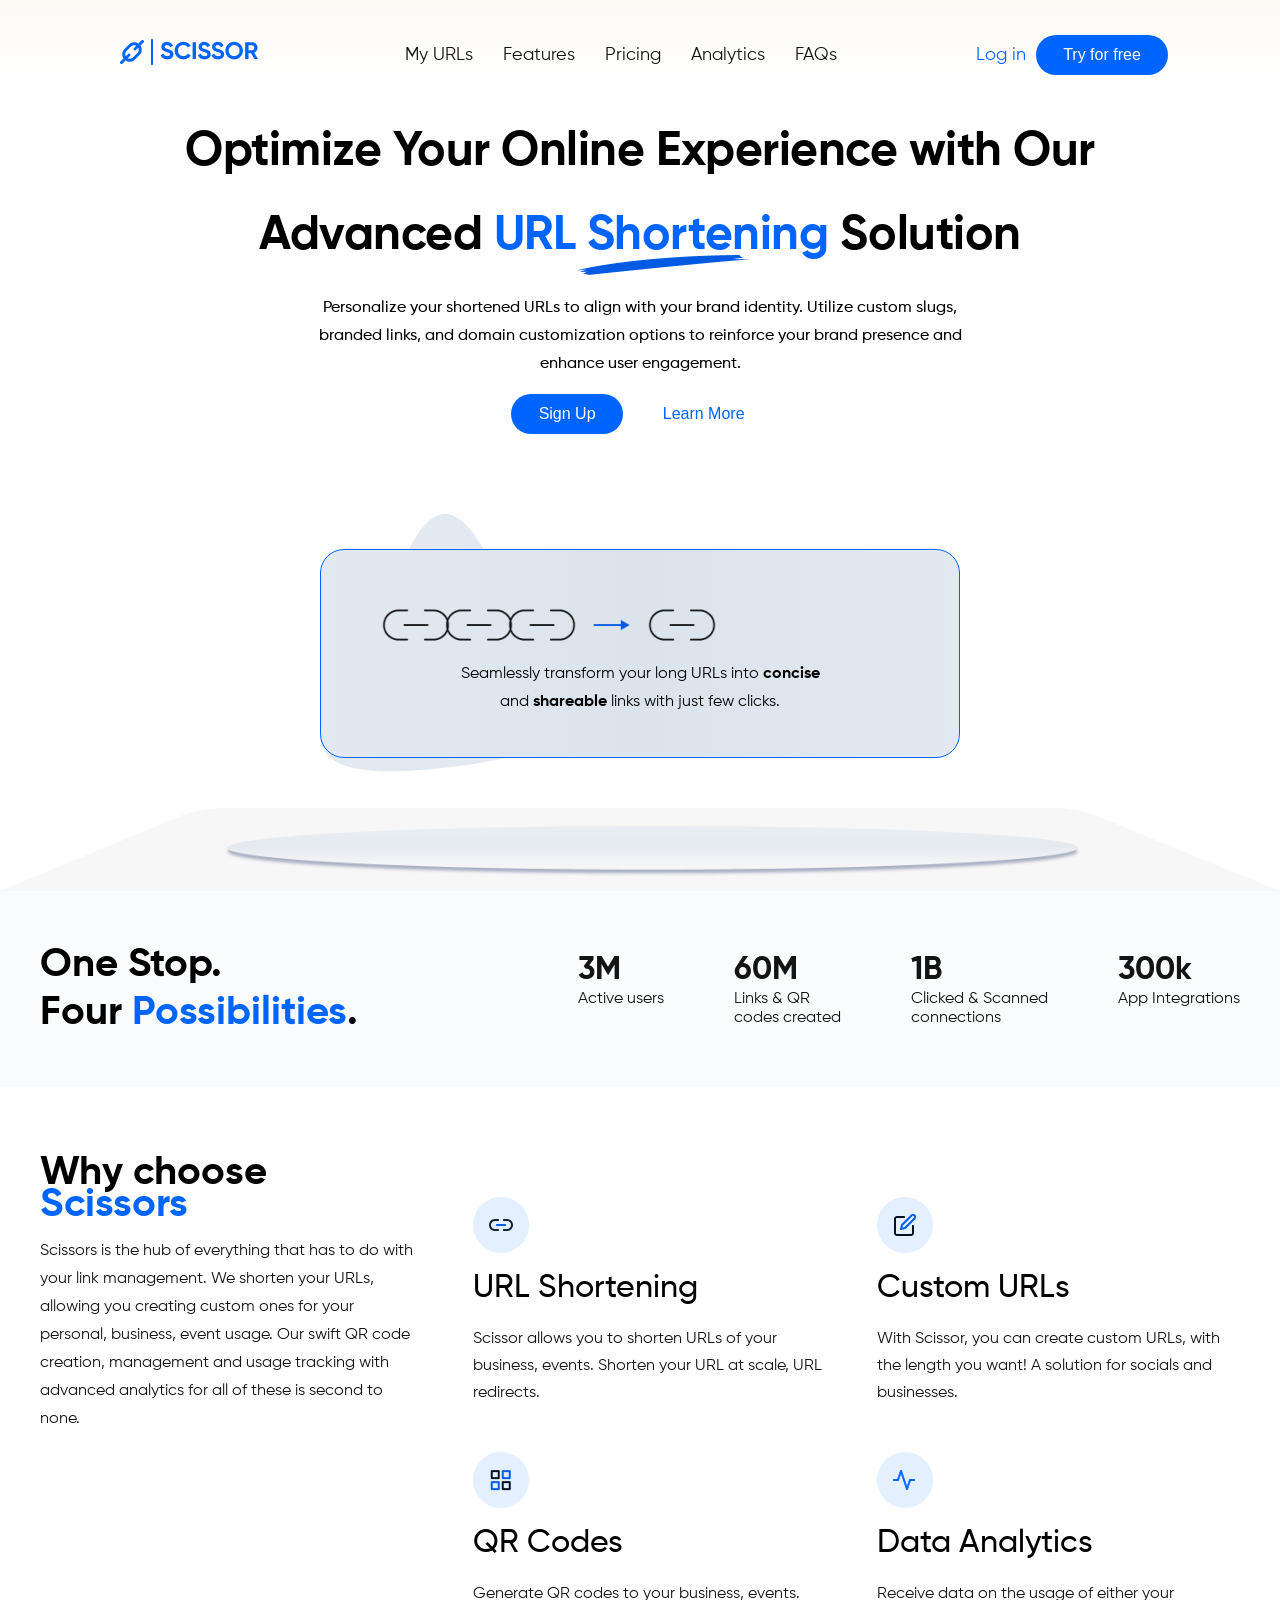
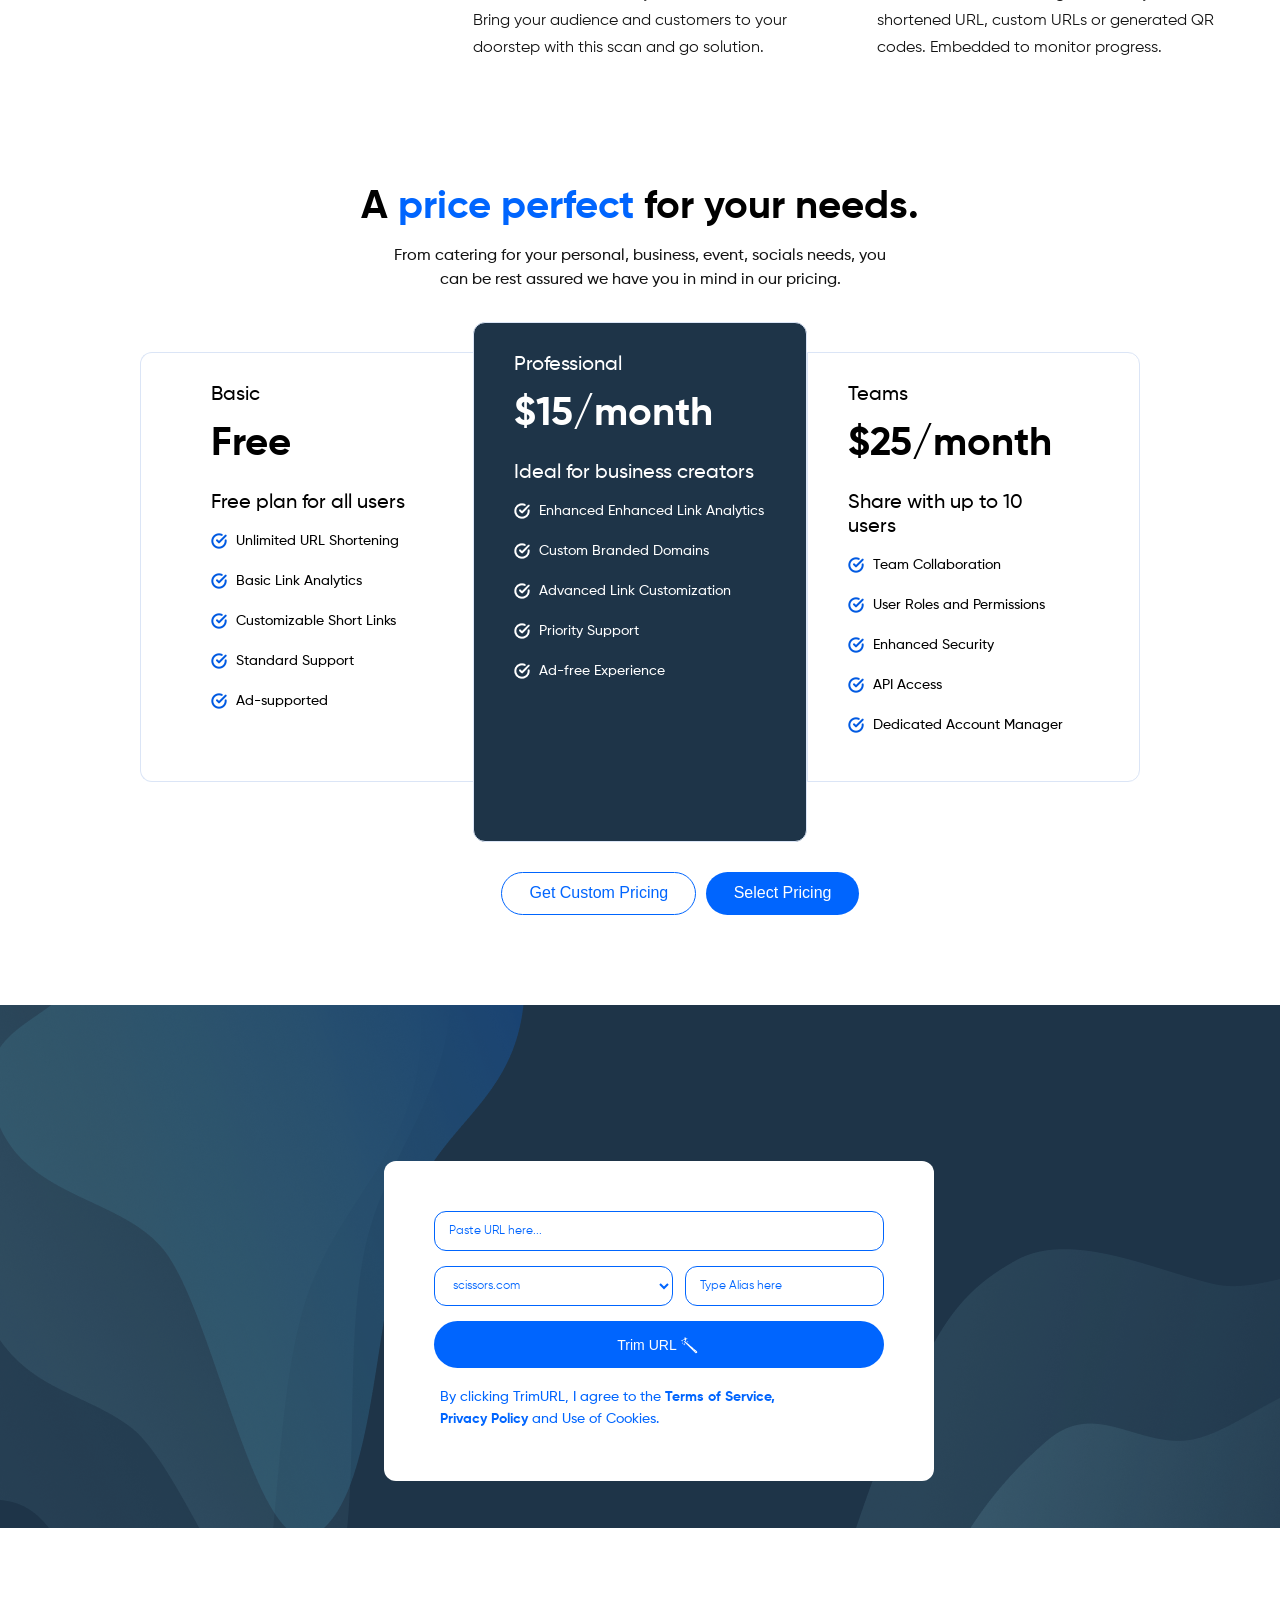
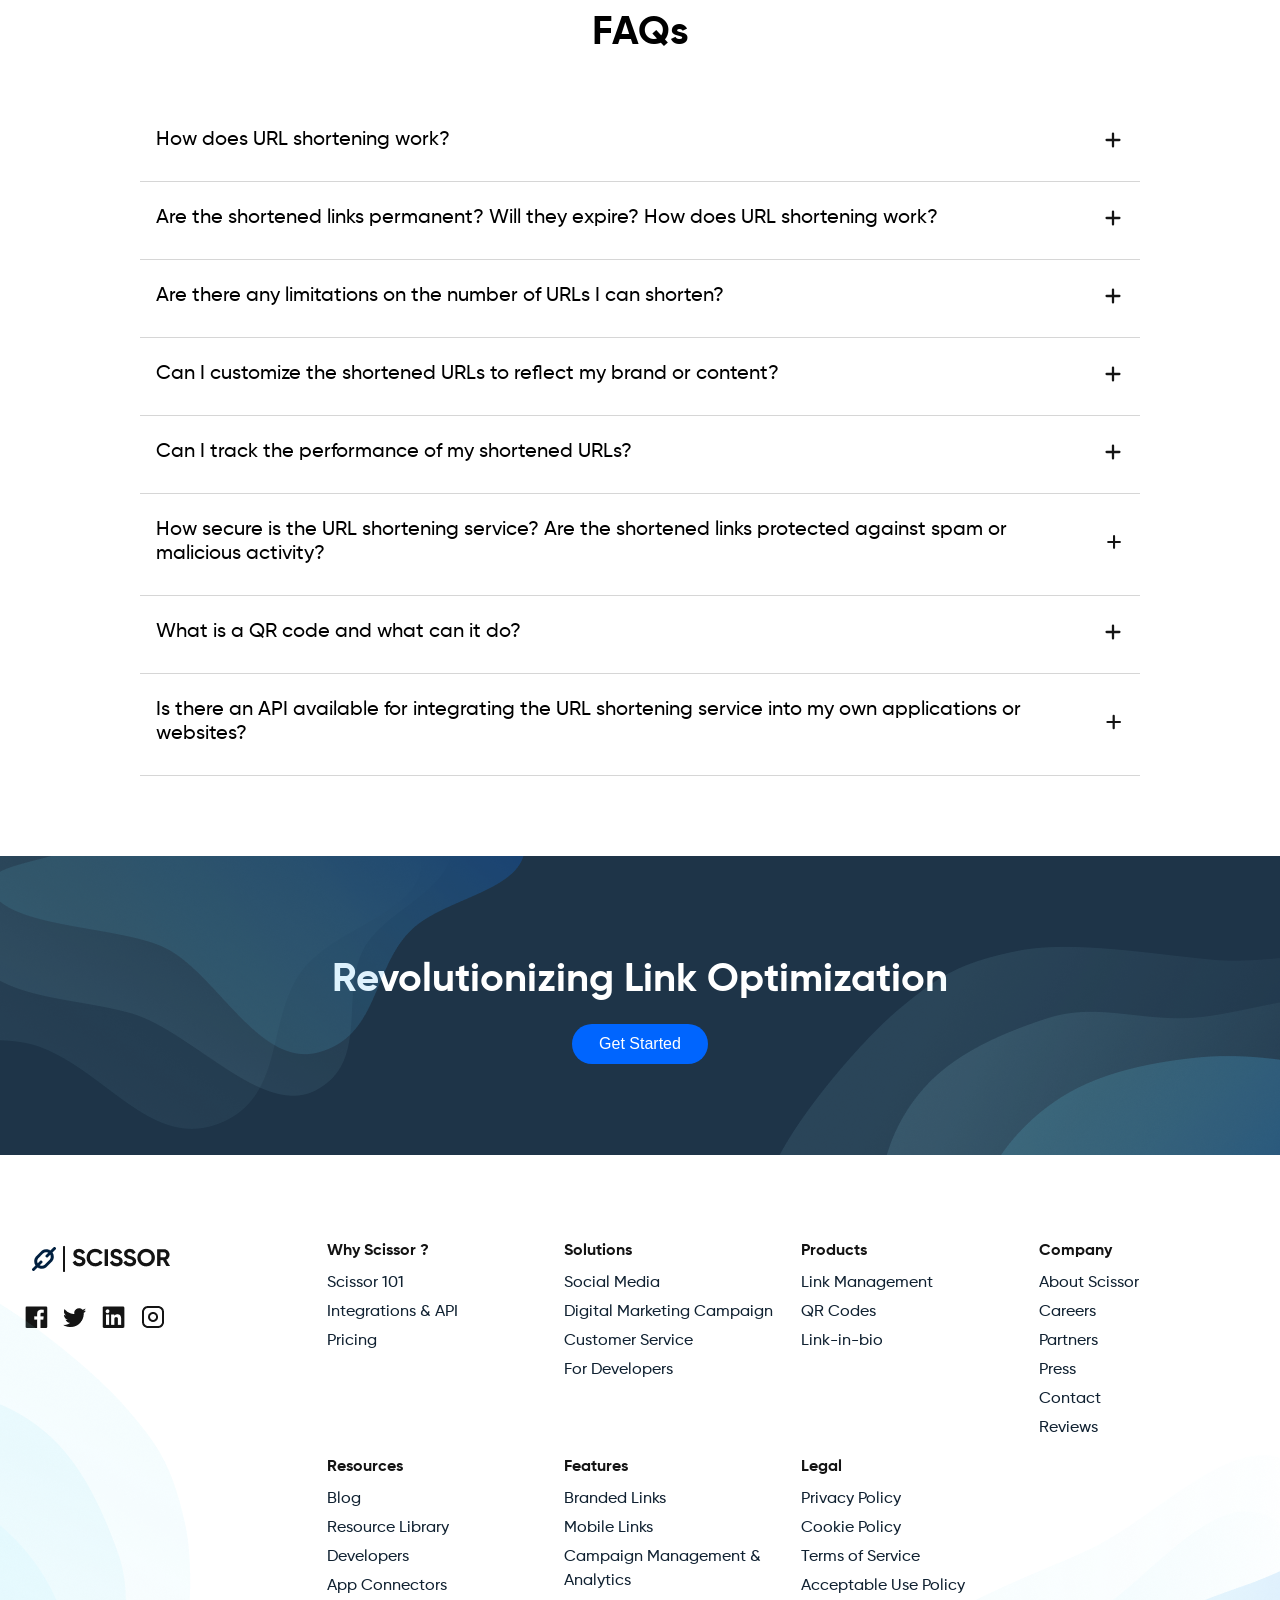
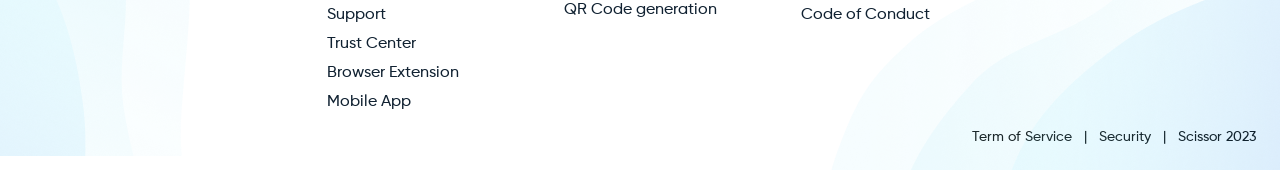
==== index.html @ 5a9af4d5 "first commit" ====
<!doctype html>
<html lang="en">
  <head>
    <meta charset="UTF-8" />
    <meta name="viewport" content="width=device-width, initial-scale=1.0" />
    <link rel="stylesheet" href="style.css" />
    <link rel="stylesheet" href="fonts.css" />
    <title>Document</title>
  </head>
  <body>

    <header>
  <div class="logo">
    <img src="/images/Logo.png" alt="logo" />
  </div>

  <!-- Hamburger checkbox -->
  <input type="checkbox" id="menu-toggle" />

  <!-- Hamburger icon -->
  <label for="menu-toggle" class="hamburger">
    <span></span>
    <span></span>
    <span></span>
  </label>

  <nav>
    <ul>
      <li><a href="index.html">My URLs</a></li>
      <li><a href="about.html">Features</a></li>
      <li><a href="contact.html">Pricing</a></li>
      <li><a href="analytics.html">Analytics</a></li>
      <li><a href="faqs.html">FAQs</a></li>
    </ul>
  </nav>

  <div class="nav-btns">
    <a href="#">Log in</a>
    <button class="btn btn-bg">Try for free</button>
  </div>
</header>


    <!-- <header class="">
      <div class="logo">
        <img src="/images/Logo.png" alt="logo" />
      </div>
      <nav>
        <ul>
          <li><a href="index.html">My URLS</a></li>
          <li><a href="about.html">Features</a></li>
          <li><a href="contact.html">Pricing</a></li>
          <li><a href="analytics.html">Analytics</a></li>
          <li><a href="faqs.html">FAQs</a></li>
        </ul>
      </nav>

      <div class="nav-btns">
        <a>Log in</a>
        <button class="btn btn-bg">Try for free</button>
      </div>

      
    </header> -->

    <!-- Hero Section -->
    <section class="hero">
      <div class="hero-text">
        <h1>
          Optimize Your Online Experience with Our<span class="break"
            ><br
          /></span>
          Advanced <span class="stroke">URL Shortening</span> Solution
        </h1>

        <p class="hero-paragraph">
          Personalize your shortened URLs to align with your brand identity.
          Utilize custom slugs, <br />
          branded links, and domain customization options to reinforce your
          brand presence and <br />
          enhance user engagement.
        </p>
        <div class="btns-group">
          <button class="btn btn-bg">Sign Up</button>
          <button class="btn-secondary">Learn More</button>
        </div>
      </div>

      <div class="link-section">
        <!-- <div class="section-2"> -->
        <div class="link-block">
          <div class="link-image">
            <img src="/images/link.png" alt="link icon" />
          </div>
          <p class="">
            Seamlessly transform your long URLs into <strong>concise</strong>
            <br />
            and <strong>shareable </strong> links with just few clicks.
          </p>
        </div>
        <!-- </div> -->

        <div class="heap-image">
          <img src="/images/hump.png" alt="heap vector" />
        </div>
      </div>
    </section>

    <section class="section-3">
      <img src="/images/plane.png" alt="plane vector" />
    </section>

    <section class="stats">
      <div class="wrap">
        <h2>One Stop.<br />Four <em>Possibilities</em>.</h2>
        <div class="stats-details">
          <div><strong>3M</strong>Active users</div>
          <div><strong>60M</strong>Links &amp; QR<br />codes created</div>
          <div><strong>1B</strong>Clicked &amp; Scanned<br />connections</div>
          <div><strong>300k</strong>App Integrations</div>
        </div>
      </div>
    </section>

    <section class="why">
      <div class="wrap">
        <div class="lead">
          <h2><span class="bar"></span>Why choose <em>Scissors</em></h2>
          <p>
            Scissors is the hub of everything that has to do with your link
            management. We shorten your URLs, allowing you creating custom ones
            for your personal, business, event usage. Our swift QR code
            creation, management and usage tracking with advanced analytics for
            all of these is second to none.
          </p>
        </div>
        <div class="feat">
          <div class="feat-details">
            <div class="icon">
              <img src="images/url.png" alt="url icon" />
            </div>
            <h3>URL Shortening</h3>
            <p>
              Scissor allows you to shorten URLs of your business, events.
              Shorten your URL at scale, URL redirects.
            </p>
          </div>
          <div class="feat-details">
            <div class="icon">
              <img src="images/custom.png" alt="custom icon" />
            </div>
            <h3>Custom URLs</h3>
            <p>
              With Scissor, you can create custom URLs, with the length you
              want! A solution for socials and businesses.
            </p>
          </div>
          <div class="feat-details">
            <div class="icon">
              <img src="images/qr.png" alt="qr icon" />
            </div>
            <h3>QR Codes</h3>
            <p>
              Generate QR codes to your business, events. Bring your audience
              and customers to your doorstep with this scan and go solution.
            </p>
          </div>
          <div class="feat-details">
            <div class="icon">
              <img src="images/data.png" alt="analytics icon" />
            </div>
            <h3>Data Analytics</h3>
            <p>
              Receive data on the usage of either your shortened URL, custom
              URLs or generated QR codes. Embedded to monitor progress.
            </p>
          </div>
        </div>
      </div>
    </section>

    <section class="price">
      <div class="wrap">
        <h2>
          <span class="bar"></span>A <em>price perfect</em> for your needs.
        </h2>
        <p>
          From catering for your personal, business, event, socials needs, you
          can be rest assured we have you in mind in our pricing.
        </p>
        <div class="plans">
          <div class="plan basic">
            <p>Basic</p>
            <h4>Free</h4>
            <span>Free plan for all users</span>
            <ul>
              <li>
                <img src="images/check-circle.png" alt="check-icon" />
                Unlimited URL Shortening
              </li>
              <li>
                <img src="images/check-circle.png" alt="check-icon" />Basic Link
                Analytics
              </li>
              <li>
                <img
                  src="images/check-circle.png"
                  alt="check-icon"
                />Customizable Short Links
              </li>
              <li>
                <img src="images/check-circle.png" alt="check-icon" />Standard
                Support
              </li>
              <li>
                <img
                  src="images/check-circle.png"
                  alt="check-icon"
                />Ad-supported
              </li>
            </ul>
          </div>
          <div class="plan pro">
            <p>Professional</p>
            <h4 class="p">$15/month</h4>
            <span>Ideal for business creators</span>
            <ul>
              <li>
                <img
                  src="images/check-circle-white.png"
                  alt="check-icon"
                />Enhanced Enhanced Link Analytics
              </li>
              <li>
                <img
                  src="images/check-circle-white.png"
                  alt="check-icon"
                />Custom Branded Domains
              </li>
              <li>
                <img
                  src="images/check-circle-white.png"
                  alt="check-icon"
                />Advanced Link Customization
              </li>
              <li>
                <img
                  src="images/check-circle-white.png"
                  alt="check-icon"
                />Priority Support
              </li>
              <li>
                <img
                  src="images/check-circle-white.png"
                  alt="check-icon"
                />Ad-free Experience
              </li>
            </ul>
          </div>
          <div class="plan teams">
            <p>Teams</p>
            <h4>$25/month</h4>
            <span>Share with up to 10 users</span>
            <ul>
              <li>
                <img src="images/check-circle.png" alt="check-icon" />Team
                Collaboration
              </li>
              <li>
                <img src="images/check-circle.png" alt="check-icon" />User Roles
                and Permissions
              </li>
              <li>
                <img src="images/check-circle.png" alt="check-icon" />Enhanced
                Security
              </li>
              <li>
                <img src="images/check-circle.png" alt="check-icon" />API Access
              </li>
              <li>
                <img src="images/check-circle.png" alt="check-icon" />Dedicated
                Account Manager
              </li>
            </ul>
          </div>
        </div>
        <div class="plan-btns">
          <button href="#" class="btn btn-outline">Get Custom Pricing</button>
          <button href="#" class="btn btn-bg">Select Pricing</button>
        </div>
      </div>
    </section>

    <section class="form">
      <div class="img-1">
        <img src="images/left.png" />
      </div>

      <div class="img-2">
        <img src="images/right.png" />
      </div>

      <div class="main-form">
        <input class="field" placeholder="Paste URL here..." />
        <div class="row">
          <select class="field" placeholder="Choose Domain">
            <option value="scissors.com">scissors.com</option>
            <option value="scissors.com">scissors.com</option>
            <option value="scissors.com">scissors.com</option>
          </select>
          <input class="field" placeholder="Type Alias here" />
        </div>
        <button class="btn trim-btn">
          Trim URL
          <img src="images/wand.png" alt="wand icon" />
        </button>
        <p>
          By clicking TrimURL, I agree to the
          <b>Terms of Service,<br />Privacy Policy</b> and Use of Cookies.
        </p>
      </div>
    </section>

    <section class="faq">
      <h2>FAQs</h2>
      <details>
        <summary>
          How does URL shortening work?
          <svg class="icon icon-plus" aria-hidden="true" viewBox="0 0 24 24">
            <path
              d="M12 5v14M5 12h14"
              fill="none"
              stroke="currentColor"
              stroke-width="2.5"
              stroke-linecap="round"
            />
          </svg>

          <svg class="icon icon-minus" aria-hidden="true" viewBox="0 0 24 24">
            <path
              d="M5 12h14"
              fill="none"
              stroke="currentColor"
              stroke-width="2.5"
              stroke-linecap="round"
            />
          </svg>

        
        </summary>

          <div class="content">
            <p>
              URL shortening works by taking a long URL and creating a shorter, condensed version that redirects to the original URL. When a user clicks on the shortened link, they are redirected to the intended destination.

            </p>
           
          </div>
      </details>
      <details>
        <summary>
            Are the shortened links permanent? Will they expire?
              How does URL shortening work?
          <svg class="icon icon-plus" aria-hidden="true" viewBox="0 0 24 24">
            <path
              d="M12 5v14M5 12h14"
              fill="none"
              stroke="currentColor"
              stroke-width="2.5"
              stroke-linecap="round"
            />
          </svg>

          <svg class="icon icon-minus" aria-hidden="true" viewBox="0 0 24 24">
            <path
              d="M5 12h14"
              fill="none"
              stroke="currentColor"
              stroke-width="2.5"
              stroke-linecap="round"
            />
          </svg>

        </summary>

        <div class="content">
          <p>
            The permanence of shortened links depends on the URL shortening service being used. Some services offer permanent links, while others may have expiration policies. It's important to check the terms and conditions of the specific service to understand their link retention policies.
          </p>
        </div>
      </details>

      <details>
        <summary>
          Are there any limitations on the number of URLs I can shorten?
          <svg class="icon icon-plus" aria-hidden="true" viewBox="0 0 24 24">
            <path
              d="M12 5v14M5 12h14"
              fill="none"
              stroke="currentColor"
              stroke-width="2.5"
              stroke-linecap="round"
            />
          </svg>

          <svg class="icon icon-minus" aria-hidden="true" viewBox="0 0 24 24">
            <path
              d="M5 12h14"
              fill="none"
              stroke="currentColor"
              stroke-width="2.5"
              stroke-linecap="round"
            />
          </svg>

        </summary>
        <div class="content">
          <p>
            Some URL shortening services may impose limitations on the number of URLs you can shorten, especially for free accounts. Paid plans often offer higher limits or unlimited shortening capabilities. Check the service's documentation for specific details on any restrictions.
          </p>

        </div>
      </details>

      <details>
        <summary>
          Can I customize the shortened URLs to reflect my brand or content?
          <svg class="icon icon-plus" aria-hidden="true" viewBox="0 0 24 24">
            <path
              d="M12 5v14M5 12h14"
              fill="none"
              stroke="currentColor"
              stroke-width="2.5"
              stroke-linecap="round"
            />
          </svg>

          <svg class="icon icon-minus" aria-hidden="true" viewBox="0 0 24 24">
            <path
              d="M5 12h14"
              fill="none"
              stroke="currentColor"
              stroke-width="2.5"
              stroke-linecap="round"
            />
          </svg>

        </summary>
        <div class="content">
          <p>
            Many URL shortening services allow you to customize the shortened URLs by choosing a custom alias or slug. This can help you create branded links that are more memorable and relevant to your content or business.
          </p>
        </div>

        </details>

        <details>
          <summary>
            Can I track the performance of my shortened URLs?
            <svg class="icon icon-plus" aria-hidden="true" viewBox="0 0 24 24">
              <path
                d="M12 5v14M5 12h14"
                fill="none"
                stroke="currentColor"
                stroke-width="2.5"
                stroke-linecap="round"
              />
            </svg>

            <svg class="icon icon-minus" aria-hidden="true" viewBox="0 0 24 24">
              <path
                d="M5 12h14"
                fill="none"
                stroke="currentColor"
                stroke-width="2.5"
                stroke-linecap="round"
              />
            </svg>
          </summary>
            <div class="content">
                <p>
                Yes, many URL shortening services provide analytics and tracking features that allow you to monitor the performance of your shortened URLs. You can track metrics such as click-through rates, geographic locations of users, and referral sources.
                </p>
            </div>
        </details>


<details>
        <summary>
            How secure is the URL shortening service? Are the shortened links protected against spam or malicious activity?
            <svg class="icon icon-plus" aria-hidden="true" viewBox="0 0 24 24">
              <path
                d="M12 5v14M5 12h14"
                fill="none"
                stroke="currentColor"
                stroke-width="2.5"
                stroke-linecap="round"
              />
            </svg>

            <svg class="icon icon-minus" aria-hidden="true" viewBox="0 0 24 24">
              <path
                d="M5 12h14"
                fill="none"
                stroke="currentColor"
                stroke-width="2.5"
                stroke-linecap="round"
              />
            </svg>
          </summary>
            <div class="content">
                <p>
                    The security of a URL shortening service can vary. Reputable services implement measures to protect against spam and malicious activity, such as link scanning and user reporting features. It's advisable to choose a trusted service and review their security policies.
                </p>
            </div>
</details>

<details>
        <summary>
            What is a QR code and what can it do?
            <svg class="icon icon-plus" aria-hidden="true" viewBox="0 0 24 24">
              <path
                d="M12 5v14M5 12h14"
                fill="none"
                stroke="currentColor"
                stroke-width="2.5"
                stroke-linecap="round"
              />
            </svg>

            <svg class="icon icon-minus" aria-hidden="true" viewBox="0 0 24 24">
              <path
                d="M5 12h14"
                fill="none"
                stroke="currentColor"
                stroke-width="2.5"
                stroke-linecap="round"
              />
            </svg>
          </summary>
            <div class="content">
                <p>
                    A QR code is a type of barcode that can be scanned with a smartphone camera or a dedicated QR code reader. It can store various types of information, such as URLs, text, or contact details. When scanned, it directs the user to the stored information.
                </p>
            </div>
        </details>
<details>
        <summary>
            Is there an API available for integrating the URL shortening service into my own applications or websites?
            <svg class="icon icon-plus" aria-hidden="true" viewBox="0 0 24 24">
              <path
                d="M12 5v14M5 12h14"
                fill="none"
                stroke="currentColor"
                stroke-width="2.5"
                stroke-linecap="round"
              />
            </svg>

            <svg class="icon icon-minus" aria-hidden="true" viewBox="0 0 24 24">
              <path
                d="M5 12h14"
                fill="none"
                stroke="currentColor"
                stroke-width="2.5"
                stroke-linecap="round"
              />
            </svg>
          </summary>
            <div class="content">
                <p>
                    Many URL shortening services offer APIs that allow developers to integrate their functionality into applications or websites. This enables automated URL shortening, tracking, and management directly from your own software.
                </p>
            </div>
        </details>

    </section>

    <section class="revolution-section">
      <div class="img-1">
        <img src="images/left-1.png" />
      </div>

      <div class="img-2">
        <img src="images/right-2.png" />
      </div>

      <div class="revolution-text">
        <h2>Revolutionizing Link Optimization</h2>
        <button class="btn btn-bg">Get Started</button>
       
      </div>
    </section>


     <footer>
      <div class="footer-group">
        <div >
          <div class="logo">
            <img src="/images/logo-black.png" alt="logo" />
          </div>
          <div class="socials">
            <img src="/images/fb.png" class="social-icon" alt="facebook icon" />
            <img src="/images/twitter.png"  class="social-icon" alt="twitter icon" />
            <img src="/images/ln.png" class="social-icon" alt="linkedin icon" />
            <img src="/images/instagram.png" class="social-icon" alt="instagram icon" />
          </div>
        </div>
        <div>
          <h4>Why Scissor ?</h4>
          <ul>
            <li>Scissor 101</li>
            <li>Integrations &amp; API</li>
            <li>Pricing</li>
          </ul>
        </div>
        <div>
          <h4>Solutions</h4>
          <ul>
            <li>Social Media</li>
            <li>Digital Marketing Campaign</li>
            <li>Customer Service</li>
            <li>For Developers</li>
          </ul>
        </div>
        <div>
          <h4>Products</h4>
          <ul>
            <li>Link Management</li>
            <li>QR Codes</li>
            <li>Link-in-bio</li>
          </ul>
        </div>
        <div>
          <h4>Company</h4>
          <ul>
            <li>About Scissor</li>
            <li>Careers</li>
            <li>Partners</li>
            <li>Press</li>
            <li>Contact</li>
            <li>Reviews</li>
          </ul>
        </div>
        <div></div>
        <div>
          <h4>Resources</h4>
          <ul>
            <li>Blog</li>
            <li>Resource Library</li>
            <li>Developers</li>
            <li>App Connectors</li>
            <li>Support</li>
            <li>Trust Center</li>
            <li>Browser Extension</li>
            <li>Mobile App</li>
          </ul>
        </div>
        <div>
          <h4>Features</h4>
          <ul>
            <li>Branded Links</li>
            <li>Mobile Links</li>
            <li>Campaign Management &amp; Analytics</li>
            <li>QR Code generation</li>
          </ul>
        </div>
        <div>
          <h4>Legal</h4>
          <ul>
            <li>Privacy Policy</li>
            <li>Cookie Policy</li>
            <li>Terms of Service</li>
            <li>Acceptable Use Policy</li>
            <li>Code of Conduct</li>
          </ul>
        </div>
        <div></div>
      </div>
      <div class="copy">
        <span>Term of Service</span>|<span>Security</span>|<span
          >Scissor 2023</span
        >
      </div>

      <div class="footer-bg-1">
        <img  src="/images/footer-left-bg.png" class=""/>
      </div>

      <div class="footer-bg-2">
        <img  src="/images/footer-right-bg.png" class=""/>
      </div>
    </footer>
  </body>
</html>
---- style.css ----
:root {
  --blue: #0065fe;
  --text: #141414;
}
* {
  margin: 0;
  padding: 0;
  box-sizing: border-box;
}
body {
  font-size: 16px;
  font-family: "Gilroy", sans-serif;
  /* font-weight: 400; */
}
header {
  display: flex;
  justify-content: space-between;
  align-items: center;
  background: linear-gradient(#fbf9f4, #fff 70%);
  padding: 2rem 7rem;
}
header ul {
  display: flex;
  list-style: none;
}
header ul li {
  margin: 0 15px;
}
header ul li a {
  text-decoration: none;
  color: #141414;
  font-size: 18px;
  font-weight: 400px;
}
.nav-btns {
  display: flex;
  align-items: center;
  gap: 10px;
}
.nav-btns a {
  text-decoration: none;
  color: var(--blue);
  font-size: 18px;
  font-weight: 400px;
}
.btn {
  outline: none;
  border: none;
  border-radius: 11rem;
  padding: 0.7rem 1.7rem;
  font-size: 16px;
  font-weight: 500;
  cursor: pointer;
}
.btn-bg {
  background-color: var(--blue);
  color: white;
}
.btn-outline {
  background: transparent;
  border: 1px solid var(--blue);
  color: var(--blue);
}
.hero {
  /* display:flex;
    justify-content:center;
    align-items:center;
    text-align: center;
    flex-direction: column;
    gap: 1rem; */

  /* max-width: 1200px; */
  /* margin: 0 auto; */
  /* padding: clamp(48px, 8vw, 96px) 24px; */
  /* text-align: center; */
  /* padding: 30px 0; */
}
.hero-text {
  display: flex;
  align-items: center;
  text-align: center;
  flex-direction: column;
}
.hero h1 {
  font-weight: 700;
  font-size: 3rem;
  line-height: 1.75;
  letter-spacing: -0.01em;
}
.stroke {
  position: relative;
  color: var(--blue);
  line-height: 1.2;
  font-family: "Gilroy", "san-serif";
  font-weight: bold;
  /* border: 1px solid black; */
}

.stroke::after {
  content: url("/images/stroke.png");
  position: absolute;
  top: 45%;
  left: 25%;
}
.hero-paragraph {
  font-weight: 500;
  margin: 1rem 0;
  line-height: 28px;
}
.btns-group {
  display: flex;
  justify-content: center;
  gap: 1rem;
}
.btn-secondary {
  outline: none;
  border: none;
  background: transparent;
  color: var(--blue);
  font-size: 16px;
  font-weight: 500;
  padding: 0.6rem 1.5rem;
}
.link-section {
  width: 50vw;
  position: relative;
  margin: 80px auto 30px;
}

.link-block {
  position: absolute;
  border: 0.5px solid var(--blue);
  border-radius: 24px;
  background: linear-gradient(to right, #e2e9f0 0%, #dce4eb 50%, #e2e9f0 100%);
  width: 100%;
  padding: 40px 60px;
  top: 35px;
  bottom: 20px;
  z-index: 2;
}
.link-image {
  height: 70px;
}
.link-image img {
  height: 100%;
}
.link-block p {
  text-align: center;
  font-size: 16px;
  line-height: 28px;
}
.section-3 img {
  display: block;
  width: 100%;
  max-width: 100%;
  height: auto;
  object-fit: contain;
}

.stats {
  background: #f9fbfd;
  padding: 50px 0;
}
.stats .wrap {
  display: flex;
  align-items: center;
  justify-content: space-between;
  max-width: 1200px;
  margin: 0 auto;
}
.stats h2 {
  font-size: 40px;
  line-height: 48px;
  font-weight: 700;
}
.stats h2 em {
  font-style: normal;
  color: var(--blue);
}
.stats .stats-details {
  display: flex;
  gap: 70px;
}
.stats .stats-details div {
  font-size: 16px;
  color: var(--text);
}
.stats .stats-details strong {
  display: block;
  font-size: 32px;
  line-height: 40px;
  color: var(--text);
}
.why {
  padding: 70px 0 80px;
}
.why .wrap {
  max-width: 1200px;
  margin: 0 auto;
  display: grid;
  grid-template-columns: 1fr 2fr;
  gap: 50px;
}
.why h2 {
  font-size: 40px;
  line-height: 32px;
  font-weight: 700;
  margin-bottom: 16px;
}

.why h2 em,
.price h2 em {
  font-style: normal;
  color: var(--blue);
}
.why .lead p {
  font-size: 16px;
  line-height: 28px;
  color: var(--text);
  /* max-width: 330px; */
}
.feat {
  display: grid;
  grid-template-columns: 1fr 1fr;
  gap: 44px 40px;
  padding-top: 40px;
}
.feat-details{
    display: flex;
    flex-direction: column;
    gap: 10px;

}
.feat h3 {
  font-size: 32px;
  font-weight: 500;
  margin-bottom: 8px;
}

.feat p {
  font-size: 16px;
  color: var(--text);
  line-height: 1.7;
}
.price {
  text-align: center;
  padding: 40px 0 90px;
}
.price h2 {
  font-size: 40px;
  font-weight: 700;
}
.price > .wrap > p {
  font-size: 16px;
  max-width: 500px;
  margin: 12px auto 0;
  font-weight: 500;
  line-height: 24px;
  color: var(--text);
}
.plans {
  display: grid;
  grid-template-columns: 1fr 1fr 1fr;
  max-width: 1000px;
  margin: 60px auto 0;
  /* position: relative; */
  text-align: left;
}
.plan {
  border: 1.5px solid #dbe5f6;
  background: #fff;
  padding: 30px 40px;
  margin-top: 0;
}
.plan h4 {
  font-size: 40px;
  font-weight: 700;
  margin-bottom: 22px;
}
.plan > p {
  font-size: 20px;
  font-weight: 500;
  margin-bottom: 12px;
}
.plan > span {
  font-size: 20px;
  margin-bottom: 12px;
  display: block;
  font-weight: 500;
}
.plan.basic {
  border-radius: 12px 0 0 12px;
  padding-left: 70px;
  border-right: 0;
  margin-top: 0;
}
.plan.pro {
  margin: -30px 0 -60px 0;
  background-color: #1e3448;
  color: white;
  border-radius: 12px;
}
.plan.teams {
  border-radius: 0 12px 12px 0;
  padding-right: 70px;
}
.plan ul {
  list-style-type: none;
}

.plan li {
  font-size: 14px;
  display: flex;
  font-weight: 500;
  line-height: 28px;
  gap: 9px;
  align-items: center;
  margin-bottom: 12px;
}
.plan li img {
  width: 16px;
  height: 16px;
}
.plan-btns {
  display: flex;
  gap: 10px;
  justify-content: center;
  margin-top: 90px;
  padding-left: 80px;
}
.form {
  background: #1e3448;
  height: 523px;
  width: 100%;
  max-width: 100%;
  position: relative;
  margin-bottom: 40px;
}
.img-1 {
  position: absolute;
  left: 0;
  top: 0;
}
.img-2 {
  position: absolute;
  right: 0;
  top: 0;
}
.form .main-form {
  position: absolute;
  top: 30%;
  left: 30%;
  border-radius: 12px;
  right: 50%;
  width: 550px;
  z-index: 2;
  background: white;
  padding: 50px;
}
.field {
  display: block;
  outline: none;
  width: 100%;
  border: 1px solid var(--blue);
  border-radius: 12px;
  padding: 12px 14px;
  font-size: 12px;
  color: var(--blue);
  background: #fff;
  margin-bottom: 15px;
  font-family: inherit;
}
.field::placeholder {
  color: var(--blue);
  font-size: 12px;
}
.row {
  display: grid;
  grid-template-columns: 1.2fr 1fr;
  gap: 12px;
}
.trim-btn {
  width: 100%;
  background: var(--blue);
  color: white;
  font-size: 14px;
  font-weight: 500;
  display: flex;
  align-items: center;
  justify-content: center;
}

.main-form p {
  font-size: 14px;
  color: var(--blue);
  margin: 18px 6px 0;
  line-height: 1.6;
  font-weight: 500;
}
.faq {
  /* display: flex;
  flex-direction: column;
  gap: 20px;
  justify-content: center;
  align-items: center; */
  max-width: 1000px;
  margin: 0 auto;
  /* text-align: center; */
  padding: 40px 0 80px;
}
.faq h2 {
  text-align: center;
  font-size: 40px;
  font-weight: 700;
  margin-bottom: 46px;
}
details {
  border-bottom: 1px solid #d6d6d6;
  background: white;
  overflow: hidden;
  padding: 10px 0 15px;
}
summary {
  display: flex;
  align-items: center;
  gap: 12px;
  font-size: 20px;
  padding: 14px 16px;
  font-weight: 500;
  cursor: pointer;
  list-style: none;
}
summary::-webkit-details-marker {
  display: none;
}
/* summary:hover {
  background: #eff6ff;
}
summary:focus-visible {
  outline: 3px solid #60a5fa;
  outline-offset: -3px;
} */
summary .icon {
  width: 22px;
  height: 22px;
  margin-left: auto;
  color: var(--text);
}
.icon-minus {
  display: none;
}
details[open] .icon-plus {
  display: none;
}
details[open] .icon-minus {
  display: block;
}
.content {
  padding: 0 16px 20px;
  line-height: 32px;
  font-size: 16px;
}
.revolution-section {
  position: relative;
  background: #1e3448;
  height: 299px;
  width: 100%;
  max-width: 100%;
  margin-bottom: 40px;
}
.revolution-section .img-2 {
  position: absolute;
  bottom: 0;
}
.revolution-text {
  /* text-align: center; */
  /* position: absolute; */
  /* top: 30%;
  left: 30%;
  border-radius: 12px;
  right: 50%;
  width: 700px;
  margin: 0 auto; */
  display: flex;
  flex-direction: column;
  justify-content: center;
  align-items: center;
  gap: 20px;
  padding: 100px 0 0;
  /* z-index: 2; */
}
.revolution-text h2 {
  font-size: 40px;
  line-height: 48px;
  font-family: "Gilroy", "san-serif";
  font-weight: 700;
  color: white;
}

footer {
  padding: 44px 24px 20px;
  /* max-width: 1100px; */
  margin: 0 auto;
  position: relative;
  /* border: 1px solid black;/ */
}
.footer-group {
  display: grid;
  grid-template-columns: 1.3fr 1fr 1fr 1fr 1fr;
  gap: 10px 20px;
}
.footer-group .logo {
  margin-bottom: 20px;
}
.socials {
  display: flex;
  gap: 15px;
  align-items: center;
}
.social-icon {
  width: 24px;
  height: 24px;
}
.footer-group h4 {
  font-size: 16px;
  font-weight: 600;
  line-height: 24px;
  margin-bottom: 8px;
  color: var(--text);
}
.footer-group li {
  font-size: 16px;
  color: #112232;
  margin-bottom: 5px;
  line-height: 24px;
  font-weight: 500;
  list-style: none;
}
.copy {
 display: flex;
 justify-content: flex-end;
 gap: 12px;
 font-size: 14px;
 margin-top: 10px;
 font-weight: 500;
 }
 .footer-bg-1 {
    position: absolute;
    top:20px;
    left:-133px;
    transform: rotate(-110);
 }
 .footer-bg-1 img{
    
 }
.footer-bg-2{
    position: absolute;
    bottom: -10px;
    right: 0;
}

#menu-toggle {
  display: none;
}

.hamburger {
  display: none;
  cursor: pointer;
}

@media screen and (max-width: 768px) {
  header {
    position: relative;
    flex-wrap: wrap;
    padding: 20px;
  }

  /* Show hamburger */

  .hamburger {
    display: flex;
    flex-direction: column;
    gap: 6px;
    cursor: pointer;
    z-index: 10;
  }

  .hamburger span {
    width: 28px;
    height: 3px;
    background-color: #333;
    border-radius: 5px;
    transition: 0.3s;
  }

  /* Hide navigation initially */

  nav,
  .nav-btns {
    display: none;
    width: 100%;
  }

  nav ul {
    flex-direction: column;
    align-items: flex-start;
    gap: 20px;
    padding: 20px 0;
  }

  .nav-btns {
    flex-direction: column;
    align-items: flex-start;
    gap: 20px;
    padding-bottom: 20px;
  }

  .nav-btns button {
    width: 100%;
  }

  /* Show menu when checkbox is checked */

  #menu-toggle:checked ~ nav,
  #menu-toggle:checked ~ .nav-btns {
    display: flex;
  }

  /* Animate hamburger into an X */

  #menu-toggle:checked + .hamburger span:first-child {
    transform: translateY(9px) rotate(45deg);
  }

  #menu-toggle:checked + .hamburger span:nth-child(2) {
    opacity: 0;
  }

  #menu-toggle:checked + .hamburger span:last-child {
    transform: translateY(-9px) rotate(-45deg);
  }
}


@media (max-width: 768px){
  .stats {
  /* background: #f9fbfd; */
  /* padding: 50px 0; */
}
.stats .wrap {
   flex-direction: column;
  /* align-items: center;
  justify-content: space-between;
  max-width: 1200px;
  margin: 0 auto; */
}
.why .wrap{
  grid-template-columns: 1fr;
}
.stats .stats-details {
   flex-direction: column;
  gap: 70px;
}
.feat{
  grid-template-columns: 1fr;
}
.price  .plans{
  grid-template-columns: 1fr;
  gap:12px;
  
}
.plan.pro{
   margin: 0;
          height: auto;
}
.plan.basic, .plan.team{
   border: 1.5px solid #dbe5f6;
          border-radius: 12px;
          height: auto;
}
.link-section{
  display: none;
}
.revolution-section{
  text-align: center;
}
section{
  padding: 0 1rem;
}
.revolution-section .img-1, .revolution-section .img-2{
  display: none;
}
.form{
 positin: static;
 display: flex;
 align-items: center;
 justify-content: cenetr;

}
.form .img-1, .form .img-2{
  display: none;
}
.form .main-form{
  width: auto;
  position: static;
  min-width: 100%;
}
.form .row{
  grid-template-columns: 1fr;

}
.hero-text h1{
  font-size: 1.6rem;
  line-height: 1.5;

}
h2 {
  font-size: 25px;
  line-height: 48px;
  font-weight: 700;
}
}
@media screen and (max-width: 1024px) {
  .footer-group {
    grid-template-columns: repeat(3, 1fr);
    gap: 35px 25px;
  }

  .copy {
    margin-top: 40px;
  }
  .plans{
    grid-template-columns: 1fr 1fr;
    align-items: center;
    gap:20px;
   
  }
 
  .plan.pro{
 margin: 0;
  }
}

@media screen and (max-width: 600px) {
  footer {
    padding: 40px 20px 25px;
  }

  .footer-group {
    grid-template-columns: repeat(2, minmax(0, 1fr));
    gap: 30px 20px;
  }

  /* Logo and socials occupy the full row */
  .footer-group > div:first-child {
    grid-column: 1 / -1;
    margin-bottom: 10px;
  }

  .footer-group .logo {
    margin-bottom: 15px;
  }

  .socials {
    gap: 18px;
  }

  .social-icon {
    width: 22px;
    height: 22px;
  }

  .footer-group h4 {
    font-size: 15px;
    line-height: 22px;
  }

  .footer-group li {
    font-size: 14px;
    line-height: 22px;
    margin-bottom: 7px;
  }

  .copy {
    justify-content: center;
    gap: 8px;
    font-size: 12px;
    margin-top: 35px;
  }

  .footer-bg-1 {
    left: -180px;
    opacity: 0.5;
  }

  .footer-bg-2 {
    right: -100px;
    opacity: 0.5;
  }
}
---- fonts.css ----
/* @font-face {
  font-family: 'Gilroy';
  src: url('/fonts/Gilroy-Light.ttf') format('truetype');
  font-weight: 300;
  font-style: normal;
  font-display: swap;
} */

@font-face {
  font-family: 'Gilroy';
  src: url('/fonts/Gilroy-Regular.ttf') format('truetype');
  font-weight: 400;
  font-style: normal;
  font-display: swap;
}

@font-face {
  font-family: 'Gilroy';
  src: url('/fonts/Gilroy-Medium.ttf') format('truetype');
  font-weight: 500;
  font-style: normal;
  font-display: swap;
}

@font-face {
  font-family: 'Gilroy';
  src: url('/fonts/Gilroy-Bold.ttf') format('truetype');
  font-weight: 700;
  font-style: normal;
  font-display: swap;
}

@font-face {
  font-family: 'Gilroy';
  src: url('/fonts/Gilroy-Heavy.ttf') format('truetype');
  font-weight: 800;
  font-style: normal;
  font-display: swap;
}
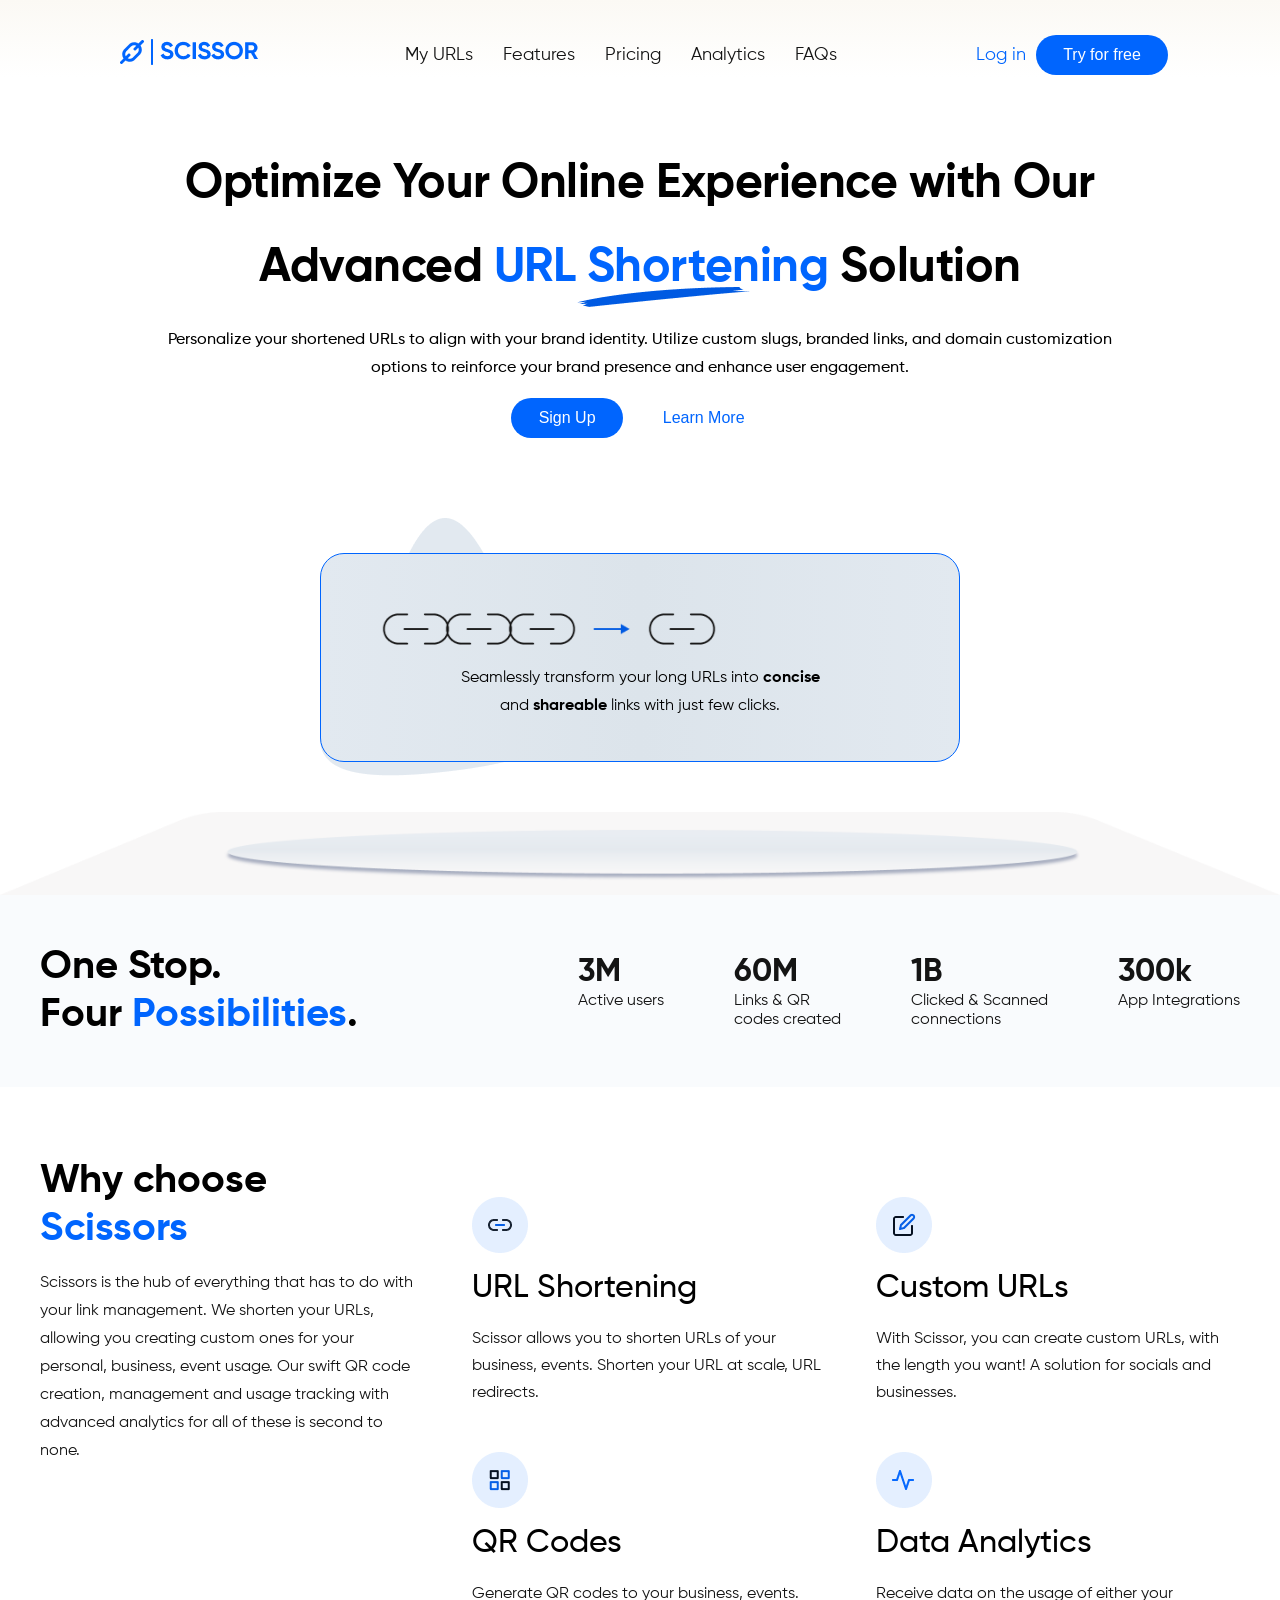
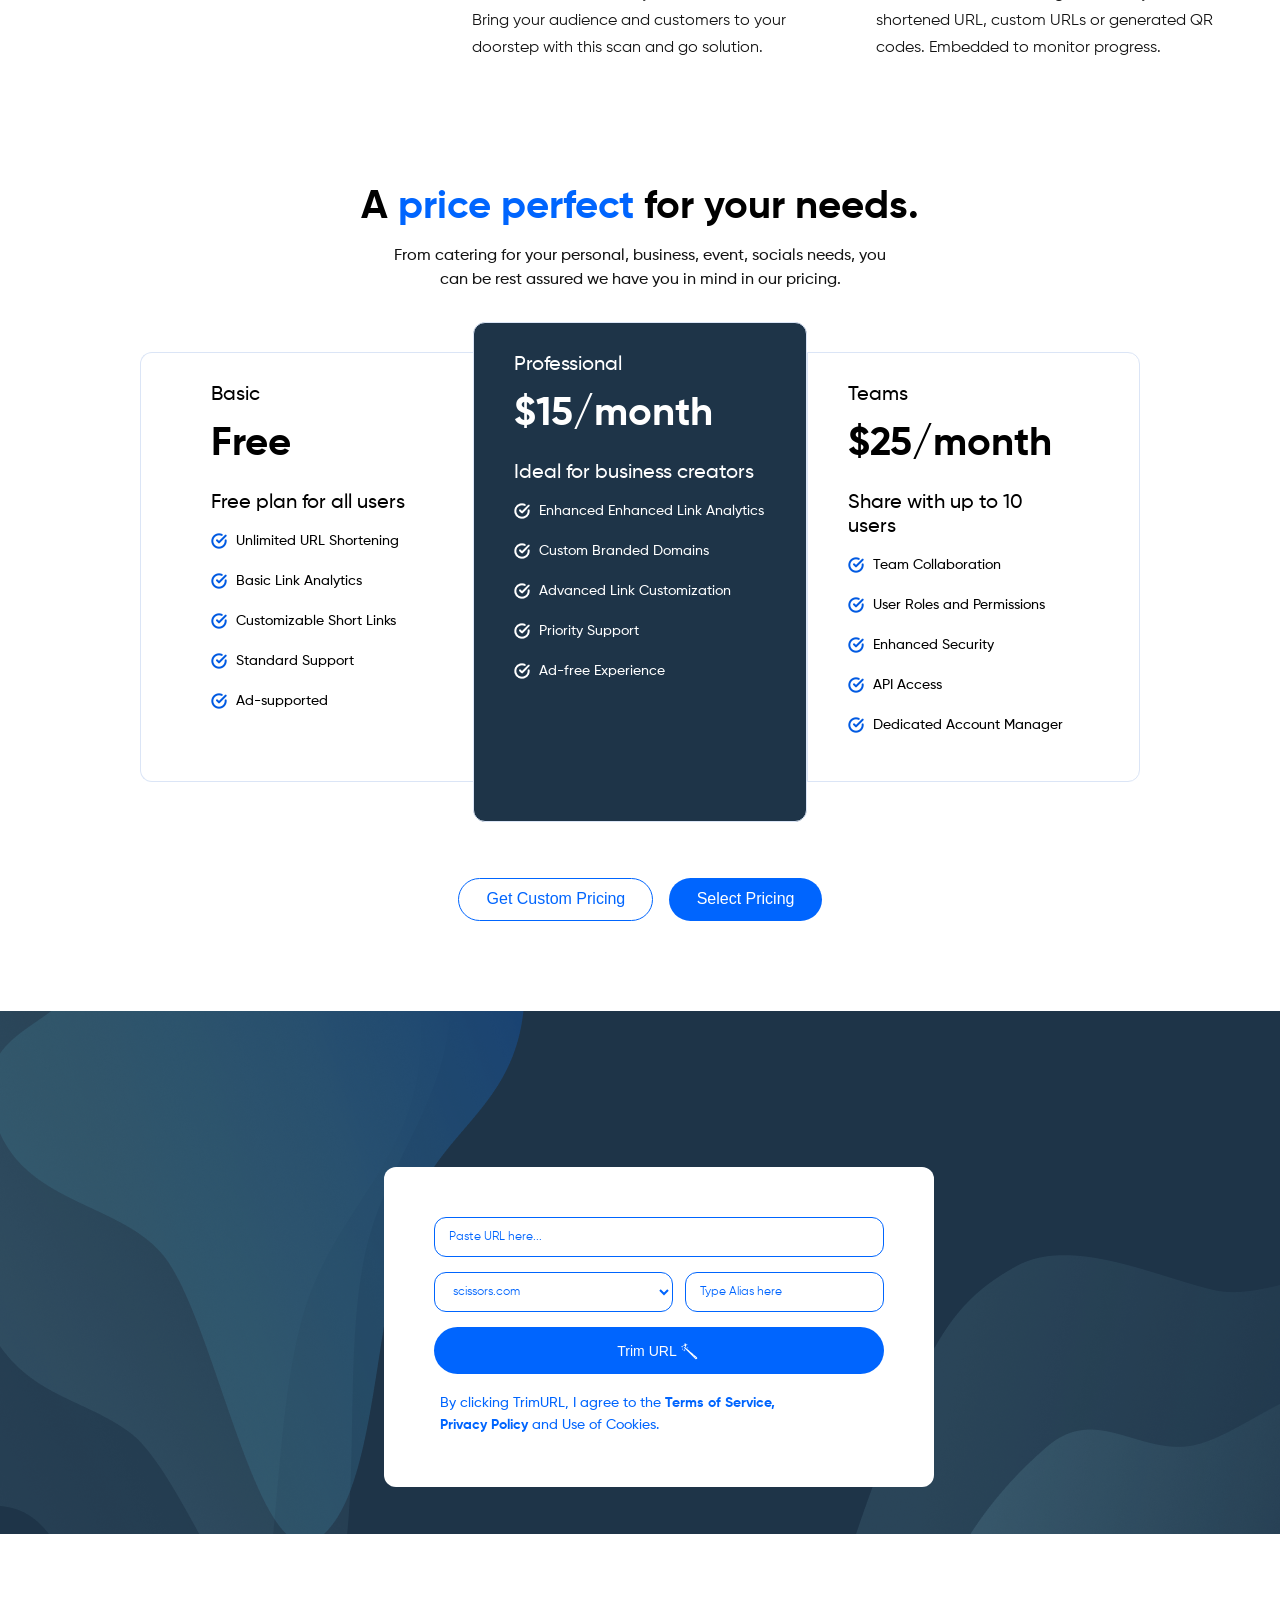
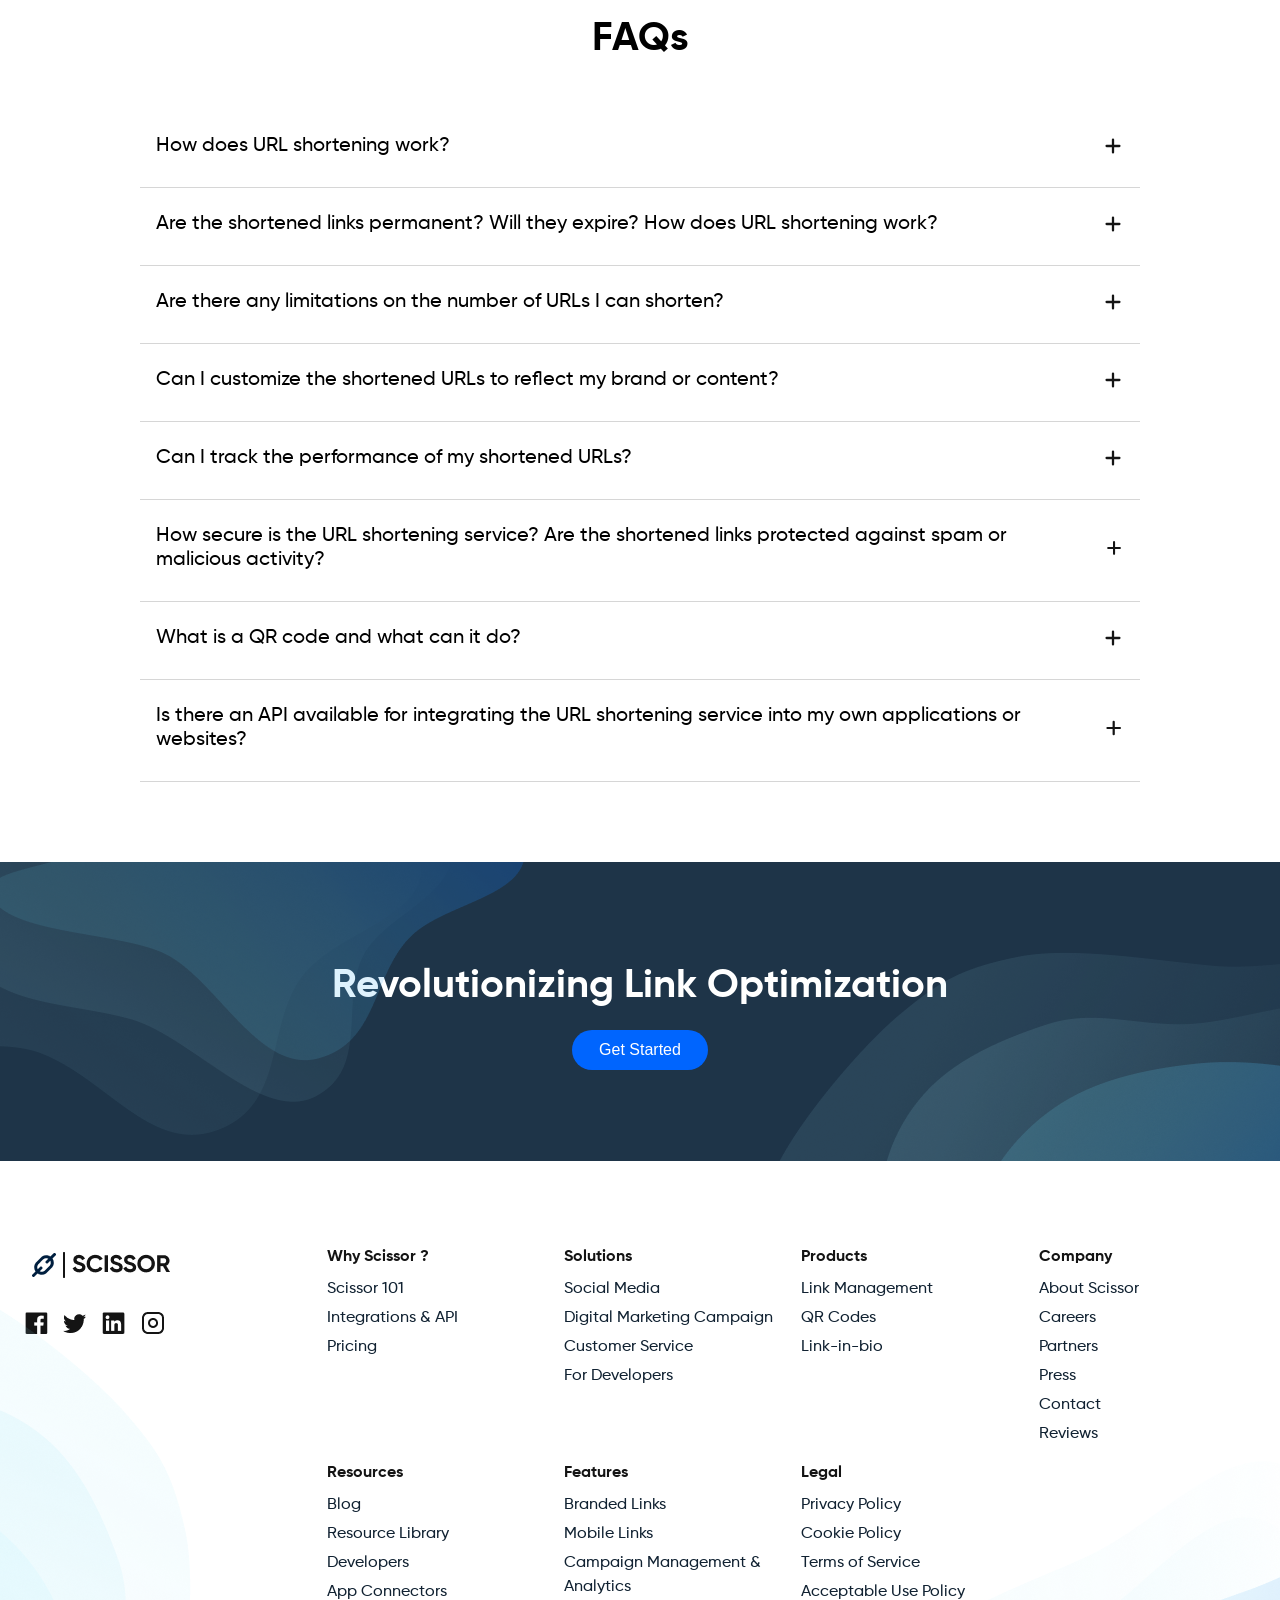
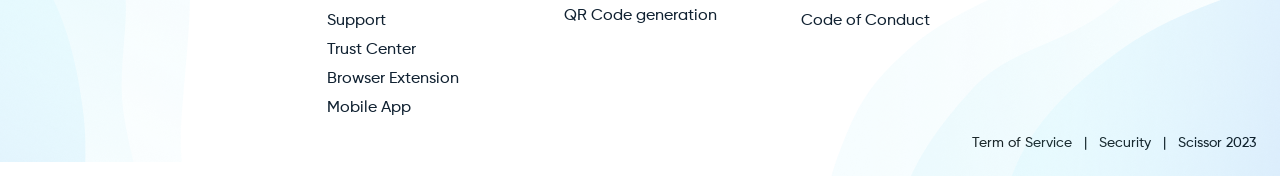
==== commit 07f4bd90: "fixed css responsivesness issues on mobile and tab view" ====
--- a/index.html
+++ b/index.html
@@ -5,13 +5,13 @@
     <meta name="viewport" content="width=device-width, initial-scale=1.0" />
     <link rel="stylesheet" href="style.css" />
     <link rel="stylesheet" href="fonts.css" />
-    <title>Document</title>
+    <title>OJARA | ALT SCHOOL ASSESSMENT</title>
   </head>
   <body>
 
     <header>
   <div class="logo">
-    <img src="/images/Logo.png" alt="logo" />
+    <img src="../images/Logo.png" alt="logo" />
   </div>
 
   <!-- Hamburger checkbox -->
@@ -40,44 +40,19 @@
   </div>
 </header>
 
-
-    <!-- <header class="">
-      <div class="logo">
-        <img src="/images/Logo.png" alt="logo" />
-      </div>
-      <nav>
-        <ul>
-          <li><a href="index.html">My URLS</a></li>
-          <li><a href="about.html">Features</a></li>
-          <li><a href="contact.html">Pricing</a></li>
-          <li><a href="analytics.html">Analytics</a></li>
-          <li><a href="faqs.html">FAQs</a></li>
-        </ul>
-      </nav>
-
-      <div class="nav-btns">
-        <a>Log in</a>
-        <button class="btn btn-bg">Try for free</button>
-      </div>
-
-      
-    </header> -->
-
-    <!-- Hero Section -->
     <section class="hero">
       <div class="hero-text">
         <h1>
           Optimize Your Online Experience with Our<span class="break"
-            ><br
-          /></span>
+            ></span>
           Advanced <span class="stroke">URL Shortening</span> Solution
         </h1>
 
         <p class="hero-paragraph">
           Personalize your shortened URLs to align with your brand identity.
-          Utilize custom slugs, <br />
+          Utilize custom slugs, 
           branded links, and domain customization options to reinforce your
-          brand presence and <br />
+          brand presence and 
           enhance user engagement.
         </p>
         <div class="btns-group">
@@ -87,10 +62,9 @@
       </div>
 
       <div class="link-section">
-        <!-- <div class="section-2"> -->
         <div class="link-block">
           <div class="link-image">
-            <img src="/images/link.png" alt="link icon" />
+            <img src="./images/link.png" alt="link icon" />
           </div>
           <p class="">
             Seamlessly transform your long URLs into <strong>concise</strong>
@@ -101,13 +75,13 @@
         <!-- </div> -->
 
         <div class="heap-image">
-          <img src="/images/hump.png" alt="heap vector" />
+          <img src="./images/hump.png" alt="heap vector" />
         </div>
       </div>
     </section>
 
     <section class="section-3">
-      <img src="/images/plane.png" alt="plane vector" />
+      <img src="./images/plane.png" alt="plane vector" />
     </section>
 
     <section class="stats">
@@ -123,7 +97,7 @@
     </section>
 
     <section class="why">
-      <div class="wrap">
+      <div class="wrapper">
         <div class="lead">
           <h2><span class="bar"></span>Why choose <em>Scissors</em></h2>
           <p>
@@ -597,13 +571,13 @@
       <div class="footer-group">
         <div >
           <div class="logo">
-            <img src="/images/logo-black.png" alt="logo" />
+            <img src="./images/logo-black.png" alt="logo" />
           </div>
           <div class="socials">
-            <img src="/images/fb.png" class="social-icon" alt="facebook icon" />
-            <img src="/images/twitter.png"  class="social-icon" alt="twitter icon" />
-            <img src="/images/ln.png" class="social-icon" alt="linkedin icon" />
-            <img src="/images/instagram.png" class="social-icon" alt="instagram icon" />
+            <img src="./images/fb.png" class="social-icon" alt="facebook icon" />
+            <img src="./images/twitter.png"  class="social-icon" alt="twitter icon" />
+            <img src="./images/ln.png" class="social-icon" alt="linkedin icon" />
+            <img src="./images/instagram.png" class="social-icon" alt="instagram icon" />
           </div>
         </div>
         <div>
@@ -684,11 +658,11 @@
       </div>
 
       <div class="footer-bg-1">
-        <img  src="/images/footer-left-bg.png" class=""/>
+        <img  src="./images/footer-left-bg.png" class=""/>
       </div>
 
       <div class="footer-bg-2">
-        <img  src="/images/footer-right-bg.png" class=""/>
+        <img  src="./images/footer-right-bg.png" class=""/>
       </div>
     </footer>
   </body>
--- a/style.css
+++ b/style.css
@@ -61,25 +61,11 @@
   border: 1px solid var(--blue);
   color: var(--blue);
 }
-.hero {
-  /* display:flex;
-    justify-content:center;
-    align-items:center;
-    text-align: center;
-    flex-direction: column;
-    gap: 1rem; */
-
-  /* max-width: 1200px; */
-  /* margin: 0 auto; */
-  /* padding: clamp(48px, 8vw, 96px) 24px; */
-  /* text-align: center; */
-  /* padding: 30px 0; */
-}
 .hero-text {
-  display: flex;
-  align-items: center;
+  max-width: 980px;
+  margin: 0 auto;
   text-align: center;
-  flex-direction: column;
+  padding-top: 2rem;
 }
 .hero h1 {
   font-weight: 700;
@@ -159,7 +145,7 @@
 
 .stats {
   background: #f9fbfd;
-  padding: 50px 0;
+  padding: 3rem 0;
 }
 .stats .wrap {
   display: flex;
@@ -194,16 +180,16 @@
 .why {
   padding: 70px 0 80px;
 }
-.why .wrap {
+.why .wrapper {
   max-width: 1200px;
   margin: 0 auto;
   display: grid;
   grid-template-columns: 1fr 2fr;
-  gap: 50px;
+  gap: 3rem;
 }
 .why h2 {
   font-size: 40px;
-  line-height: 32px;
+  line-height: 48px;
   font-weight: 700;
   margin-bottom: 16px;
 }
@@ -225,11 +211,10 @@
   gap: 44px 40px;
   padding-top: 40px;
 }
-.feat-details{
-    display: flex;
-    flex-direction: column;
-    gap: 10px;
-
+.feat-details {
+  display: flex;
+  flex-direction: column;
+  gap: 10px;
 }
 .feat h3 {
   font-size: 32px;
@@ -295,7 +280,7 @@
   margin-top: 0;
 }
 .plan.pro {
-  margin: -30px 0 -60px 0;
+  margin: -30px 0 -40px 0;
   background-color: #1e3448;
   color: white;
   border-radius: 12px;
@@ -322,11 +307,10 @@
   height: 16px;
 }
 .plan-btns {
-  display: flex;
-  gap: 10px;
+  margin-top: 6rem;
+  display: flex;
+  gap: 1rem;
   justify-content: center;
-  margin-top: 90px;
-  padding-left: 80px;
 }
 .form {
   background: #1e3448;
@@ -537,26 +521,23 @@
   list-style: none;
 }
 .copy {
- display: flex;
- justify-content: flex-end;
- gap: 12px;
- font-size: 14px;
- margin-top: 10px;
- font-weight: 500;
- }
- .footer-bg-1 {
-    position: absolute;
-    top:20px;
-    left:-133px;
-    transform: rotate(-110);
- }
- .footer-bg-1 img{
-    
- }
-.footer-bg-2{
-    position: absolute;
-    bottom: -10px;
-    right: 0;
+  display: flex;
+  justify-content: flex-end;
+  gap: 12px;
+  font-size: 14px;
+  margin-top: 10px;
+  font-weight: 500;
+}
+.footer-bg-1 {
+  position: absolute;
+  top: 20px;
+  left: -133px;
+  transform: rotate(-110);
+}
+.footer-bg-2 {
+  position: absolute;
+  bottom: -10px;
+  right: 0;
 }
 
 #menu-toggle {
@@ -568,15 +549,12 @@
   cursor: pointer;
 }
 
-@media screen and (max-width: 768px) {
+@media (max-width: 1100px) {
   header {
     position: relative;
     flex-wrap: wrap;
     padding: 20px;
   }
-
-  /* Show hamburger */
-
   .hamburger {
     display: flex;
     flex-direction: column;
@@ -592,9 +570,6 @@
     border-radius: 5px;
     transition: 0.3s;
   }
-
-  /* Hide navigation initially */
-
   nav,
   .nav-btns {
     display: none;
@@ -618,16 +593,10 @@
   .nav-btns button {
     width: 100%;
   }
-
-  /* Show menu when checkbox is checked */
-
   #menu-toggle:checked ~ nav,
   #menu-toggle:checked ~ .nav-btns {
     display: flex;
   }
-
-  /* Animate hamburger into an X */
-
   #menu-toggle:checked + .hamburger span:first-child {
     transform: translateY(9px) rotate(45deg);
   }
@@ -639,88 +608,66 @@
   #menu-toggle:checked + .hamburger span:last-child {
     transform: translateY(-9px) rotate(-45deg);
   }
-}
-
-
-@media (max-width: 768px){
+  .hero-text {
+    width: 75vw;
+  }
+  .hero-text h1 {
+    font-size: 40px;
+    line-height: 56px;
+  }
   .stats {
-  /* background: #f9fbfd; */
-  /* padding: 50px 0; */
-}
-.stats .wrap {
-   flex-direction: column;
-  /* align-items: center;
-  justify-content: space-between;
-  max-width: 1200px;
-  margin: 0 auto; */
-}
-.why .wrap{
-  grid-template-columns: 1fr;
-}
-.stats .stats-details {
-   flex-direction: column;
-  gap: 70px;
-}
-.feat{
-  grid-template-columns: 1fr;
-}
-.price  .plans{
-  grid-template-columns: 1fr;
-  gap:12px;
-  
-}
-.plan.pro{
-   margin: 0;
-          height: auto;
-}
-.plan.basic, .plan.team{
-   border: 1.5px solid #dbe5f6;
-          border-radius: 12px;
-          height: auto;
-}
-.link-section{
-  display: none;
-}
-.revolution-section{
-  text-align: center;
-}
-section{
-  padding: 0 1rem;
-}
-.revolution-section .img-1, .revolution-section .img-2{
-  display: none;
-}
-.form{
- positin: static;
- display: flex;
- align-items: center;
- justify-content: cenetr;
-
-}
-.form .img-1, .form .img-2{
-  display: none;
-}
-.form .main-form{
-  width: auto;
-  position: static;
-  min-width: 100%;
-}
-.form .row{
-  grid-template-columns: 1fr;
-
-}
-.hero-text h1{
-  font-size: 1.6rem;
-  line-height: 1.5;
-
-}
-h2 {
-  font-size: 25px;
-  line-height: 48px;
-  font-weight: 700;
-}
-}
-@media screen and (max-width: 1024px) {
+    padding: 3rem 2.5rem;
+  }
+  .why {
+    padding: 3rem 2.5rem;
+  }
+  .price {
+    padding: 3rem 2.5rem;
+  }
+  .price .plans {
+    grid-template-columns: repeat(2, 1fr);
+    gap: 2rem;
+  }
+  .price .plans .plan {
+    height: auto;
+    padding: 2rem 3rem;
+    border: 1.5px solid #dbe5f6;
+    border-radius: 12px;
+  }
+  .price .plans .plan.pro {
+    margin: 0;
+  }
+  .form {
+    position: static;
+    display: flex;
+    align-items: center;
+    justify-content: cenetr;
+  }
+  .form .img-1,
+  .form .img-2 {
+    display: none;
+  }
+  .form .main-form {
+    width: auto;
+    position: static;
+    min-width: 70%;
+    margin: 0 auto;
+  }
+  .faq {
+    padding: 3rem 2.5rem;
+  }
+}
+@media (max-width: 900px) {
+  .stats .wrap {
+    flex-direction: column;
+    justify-content: flex-start;
+    align-items: flex-start;
+    gap: 2rem;
+  }
+  .why .wrapper {
+    grid-template-columns: 1fr;
+    gap: 1rem;
+  }
   .footer-group {
     grid-template-columns: repeat(3, 1fr);
     gap: 35px 25px;
@@ -729,19 +676,138 @@
   .copy {
     margin-top: 40px;
   }
-  .plans{
-    grid-template-columns: 1fr 1fr;
+}
+
+@media (max-width: 800px) {
+  .stats .stats-details {
+    display: grid;
+    grid-template-columns: repeat(4, 1fr);
+    gap: 70px;
+  }
+  .feat {
+    grid-template-columns: repeat(2, 1fr);
+  }
+  .price .plans {
+    grid-template-columns: repeat(2, 1fr);
+    gap: 0.8rem;
+  }
+  .price .plans .plan {
+    padding: 3rem 2rem;
+  }
+  .plan-btns {
+    margin-top: 40px;
+  }
+  .plan.pro {
+    margin: 0;
+    height: auto;
+  }
+  .plan.basic,
+  .plan.team {
+    border: 1.5px solid #dbe5f6;
+    border-radius: 12px;
+    height: auto;
+  }
+
+  .link-section {
+    width: 70vw;
+    position: relative;
+    margin: 80px auto 30px;
+  }
+  .revolution-section {
+    text-align: center;
+  }
+  section {
+    padding: 0 1rem;
+  }
+  .revolution-section .img-1,
+  .revolution-section .img-2 {
+    display: none;
+  }
+  .form {
+    position: static;
+    display: flex;
     align-items: center;
-    gap:20px;
-   
-  }
- 
-  .plan.pro{
- margin: 0;
+    justify-content: cenetr;
+  }
+  .form .img-1,
+  .form .img-2 {
+    display: none;
+  }
+  .form .main-form {
+    width: auto;
+    position: static;
+    min-width: 80%;
+    margin: 0 auto;
+  }
+  .form .row {
+    grid-template-columns: 1fr;
+  }
+  .hero-text h1 {
+    font-size: 26px;
+    line-height: 40px;
+  }
+  .stroke::after {
+    top: 90%;
+    left: 25%;
+  }
+  h2 {
+    font-size: 25px;
+    line-height: 48px;
+    font-weight: 700;
   }
 }
 
 @media screen and (max-width: 600px) {
+  .hero-text {
+    width: 90vw;
+  }
+
+  .link-section {
+    width: 90vw;
+    margin: 80px auto 30px;
+  }
+  .link-image {
+    height: 50px;
+  }
+  .stats,
+  .why, .price, .faq {
+    padding: 3rem 1.5rem;
+  }
+  .stats h2,
+  .why h2,
+  .price h2 {
+    font-size: 36px;
+    line-height: 48px;
+    font-weight: 700;
+    text-align: left;
+  }
+  .stats .stats-details {
+    grid-template-columns: repeat(2, 1fr);
+    gap: 4.5rem;
+  }
+  .feat {
+    grid-template-columns: repeat(1, 1fr);
+    gap: 2rem;
+  }
+  .feat h3 {
+    font-size: 24px;
+    line-height: 36px;
+  }
+  .price h2 + p{
+    text-align: left;
+  }
+   .price .plans {
+    grid-template-columns:  1fr;
+    gap: 2rem;
+    margin-top: 2rem;
+  }
+  .plan h4{
+    font-size: 30px;
+    line-height: 40px;
+  }
+  .footer-bg-2{
+    right: 0;
+  }
   footer {
     padding: 40px 20px 25px;
   }
@@ -750,8 +816,6 @@
     grid-template-columns: repeat(2, minmax(0, 1fr));
     gap: 30px 20px;
   }
-
-  /* Logo and socials occupy the full row */
   .footer-group > div:first-child {
     grid-column: 1 / -1;
     margin-bottom: 10px;
@@ -764,6 +828,7 @@
   .socials {
     gap: 18px;
   }
+
 
   .social-icon {
     width: 22px;
@@ -794,7 +859,7 @@
   }
 
   .footer-bg-2 {
-    right: -100px;
+    right: 0;
     opacity: 0.5;
   }
-}+}
--- a/fonts.css
+++ b/fonts.css
@@ -1,6 +1,6 @@
 /* @font-face {
   font-family: 'Gilroy';
-  src: url('/fonts/Gilroy-Light.ttf') format('truetype');
+  src: url('./fonts/Gilroy-Light.ttf') format('truetype');
   font-weight: 300;
   font-style: normal;
   font-display: swap;
@@ -8,7 +8,7 @@
 
 @font-face {
   font-family: 'Gilroy';
-  src: url('/fonts/Gilroy-Regular.ttf') format('truetype');
+  src: url('./fonts/Gilroy-Regular.ttf') format('truetype');
   font-weight: 400;
   font-style: normal;
   font-display: swap;
@@ -16,7 +16,7 @@
 
 @font-face {
   font-family: 'Gilroy';
-  src: url('/fonts/Gilroy-Medium.ttf') format('truetype');
+  src: url('./fonts/Gilroy-Medium.ttf') format('truetype');
   font-weight: 500;
   font-style: normal;
   font-display: swap;
@@ -24,7 +24,7 @@
 
 @font-face {
   font-family: 'Gilroy';
-  src: url('/fonts/Gilroy-Bold.ttf') format('truetype');
+  src: url('./fonts/Gilroy-Bold.ttf') format('truetype');
   font-weight: 700;
   font-style: normal;
   font-display: swap;
@@ -32,7 +32,7 @@
 
 @font-face {
   font-family: 'Gilroy';
-  src: url('/fonts/Gilroy-Heavy.ttf') format('truetype');
+  src: url('./fonts/Gilroy-Heavy.ttf') format('truetype');
   font-weight: 800;
   font-style: normal;
   font-display: swap;
